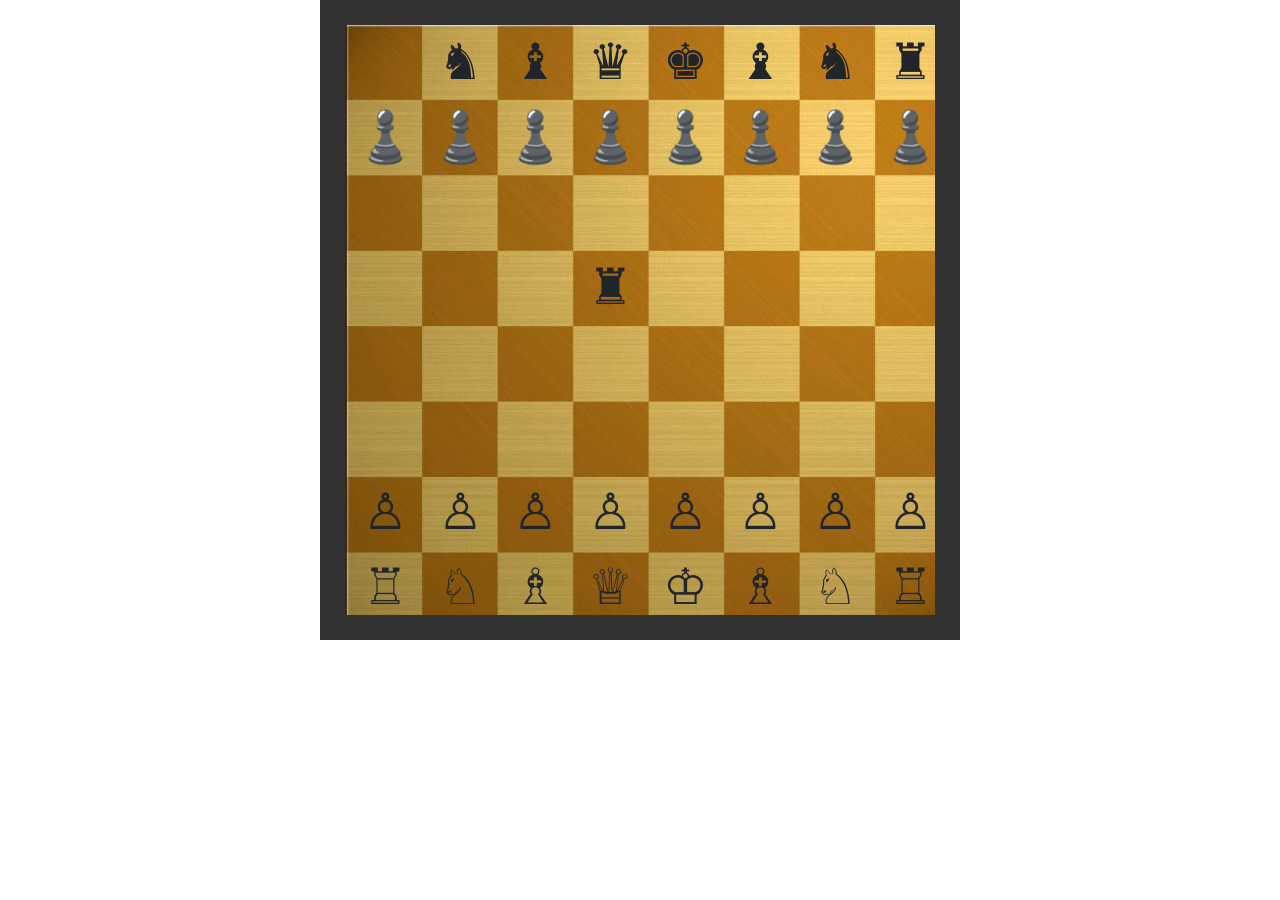
==== index.html @ cc0bddf2 "D" ====
<!DOCTYPE html>
<html lang="en">
<head>
    <meta charset="UTF-8">
    <meta name="viewport" content="width=device-width, initial-scale=1.0">
    <title>Document</title>
    <!-- Latest compiled and minified CSS -->
<link rel="stylesheet" href="https://maxcdn.bootstrapcdn.com/bootstrap/4.5.2/css/bootstrap.min.css">

<!-- jQuery library -->
<script src="https://ajax.googleapis.com/ajax/libs/jquery/3.5.1/jquery.min.js"></script>

<!-- Popper JS -->
<script src="https://cdnjs.cloudflare.com/ajax/libs/popper.js/1.16.0/umd/popper.min.js"></script>

<!-- Latest compiled JavaScript -->
<script src="https://maxcdn.bootstrapcdn.com/bootstrap/4.5.2/js/bootstrap.min.js"></script>


<link rel="stylesheet" href="index.css">
</head>
<body>
    
    <p class="chessboard box" id="box"></p>    

    <script>
       board="";
       brk =""; 
       cvar="black";
      for(let i=0;i<8;i++){
        brk="";
           for(let j=0;j<8;j++){
               if(cvar=="white"){cvar="black"}
               else {cvar="white"}

          brk+="<div id="+i+j+"></div>"
       }
       board+=brk;
       if(cvar=="white"){cvar="black"}
       else {cvar="white"}
    }
    document.getElementById('box').innerHTML=board;
    document.getElementById('33').innerHTML="<p class='inside' >&#9820</p>"
    document.getElementById('01').innerHTML="<p class='inside' >&#9822</p>"
    document.getElementById('02').innerHTML="<p class='inside' >&#9821</p>"
    document.getElementById('03').innerHTML="<p class='inside' >&#9819</p>"
    document.getElementById('04').innerHTML="<p class='inside' >&#9818</p>"
    document.getElementById('05').innerHTML="<p class='inside' >&#9821</p>"
    document.getElementById('06').innerHTML="<p class='inside' >&#9822</p>"
    document.getElementById('07').innerHTML="<p class='inside' >&#9820</p>"
    document.getElementById('10').innerHTML="<p class='inside' >&#9823</p>"
    document.getElementById('11').innerHTML="<p class='inside' >&#9823</p>"
    document.getElementById('12').innerHTML="<p class='inside' >&#9823</p>"
    document.getElementById('13').innerHTML="<p class='inside' >&#9823</p>"
    document.getElementById('14').innerHTML="<p class='inside' >&#9823</p>"
    document.getElementById('15').innerHTML="<p class='inside' >&#9823</p>"
    document.getElementById('16').innerHTML="<p class='inside' >&#9823</p>"
    document.getElementById('17').innerHTML="<p class='inside' >&#9823</p>"
    document.getElementById('60').innerHTML="<p class='inside' >&#9817</p>"
    document.getElementById('61').innerHTML="<p class='inside' >&#9817</p>"
    document.getElementById('62').innerHTML="<p class='inside' >&#9817</p>"
    document.getElementById('63').innerHTML="<p class='inside' >&#9817</p>"
    document.getElementById('64').innerHTML="<p class='inside' >&#9817</p>"
    document.getElementById('65').innerHTML="<p class='inside' >&#9817</p>"
    document.getElementById('66').innerHTML="<p class='inside' >&#9817</p>"
    document.getElementById('67').innerHTML="<p class='inside' >&#9817</p>"
    document.getElementById('70').innerHTML="<p class='inside' >&#9814</p>"
    document.getElementById('71').innerHTML="<p class='inside' >&#9816</p>"
    document.getElementById('72').innerHTML="<p class='inside' >&#9815</p>"
    document.getElementById('73').innerHTML="<p class='inside' >&#9813</p>"
    document.getElementById('74').innerHTML="<p class='inside' >&#9812</p>"
    document.getElementById('75').innerHTML="<p class='inside' >&#9815</p>"
    document.getElementById('76').innerHTML="<p class='inside' >&#9816</p>"
    document.getElementById('77').innerHTML="<p class='inside' >&#9814</p>"
</script>  

</body>
<script src="index.js"></script>
</html>
---- index.css ----
.box{
    background-image: url("chess.jpg");
    background-repeat: no-repeat;
    display:grid;
    grid-template-rows: repeat(8,75px);
    grid-template-columns: repeat(8,75px);
    height: 600px;
    width: 600px;
}
.inside{
    float: left;
    width: 80px;
    height: 80px;
      font-size:50px;
    text-align:center;
    
}

.chessboard {
    width: 640px;
    height: 640px;
    margin: auto;
    border: 25px solid #333;
}
.black {
    float: left;
    width: 80px;
    height: 80px;
    background-color: #999;
      font-size:50px;
    text-align:center;
    display: table-cell;
    vertical-align:middle;
}
.white {
    float: left;
    width: 80px;
    height: 80px;
    background-color: #fff;
    font-size:50px;
    text-align:center;
    display: table-cell;
    vertical-align:middle;
}

.col{
    width: 60px;
    height: 60px;
    border-radius: 50%;
    background-color: rgba(43, 170, 117,0.6);
    margin:auto;   
}
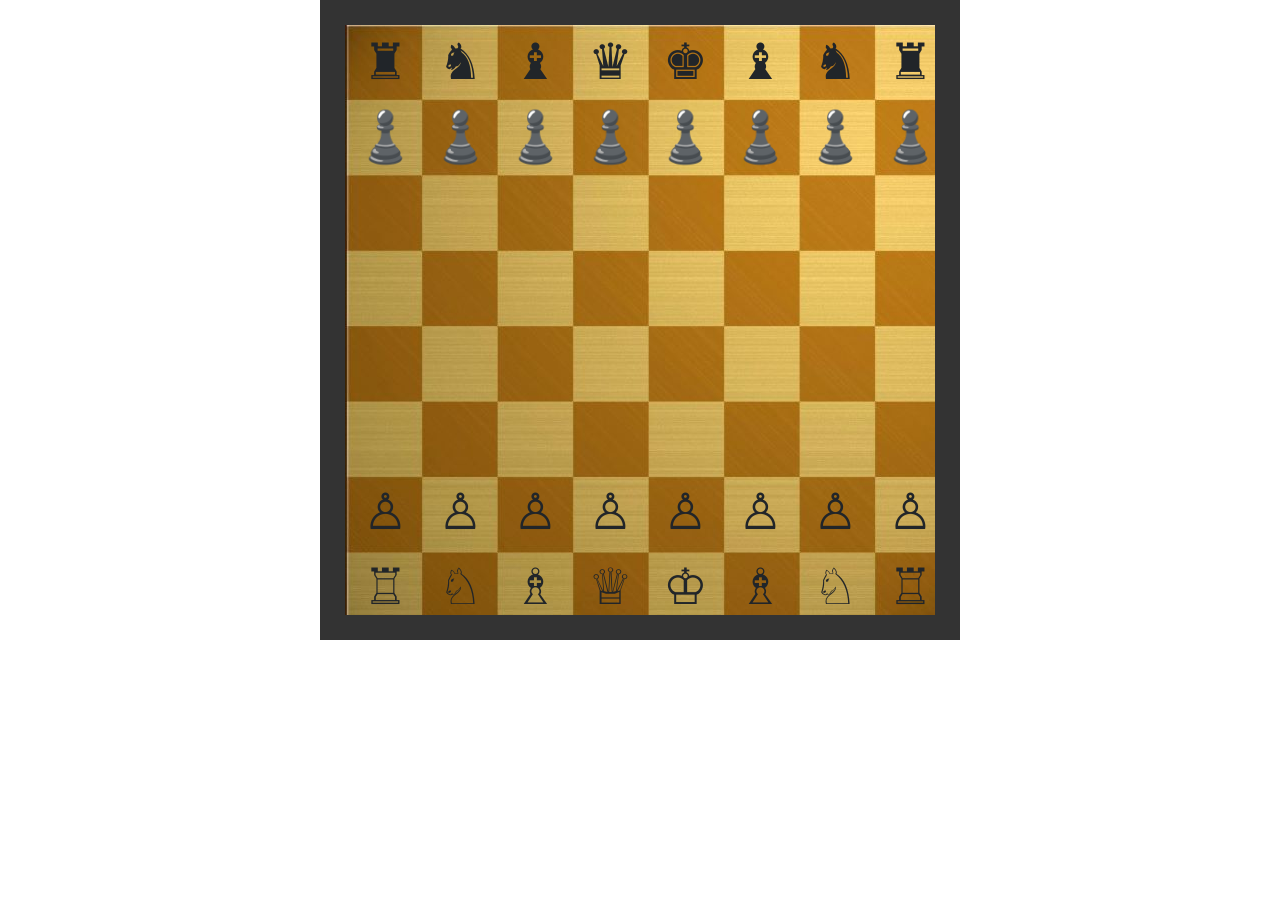
==== commit ee0da47e: "commited" ====
--- a/index.html
+++ b/index.html
@@ -40,7 +40,7 @@
        else {cvar="white"}
     }
     document.getElementById('box').innerHTML=board;
-    document.getElementById('33').innerHTML="<p class='inside' >&#9820</p>"
+    document.getElementById('00').innerHTML="<p class='inside' >&#9820</p>"
     document.getElementById('01').innerHTML="<p class='inside' >&#9822</p>"
     document.getElementById('02').innerHTML="<p class='inside' >&#9821</p>"
     document.getElementById('03').innerHTML="<p class='inside' >&#9819</p>"
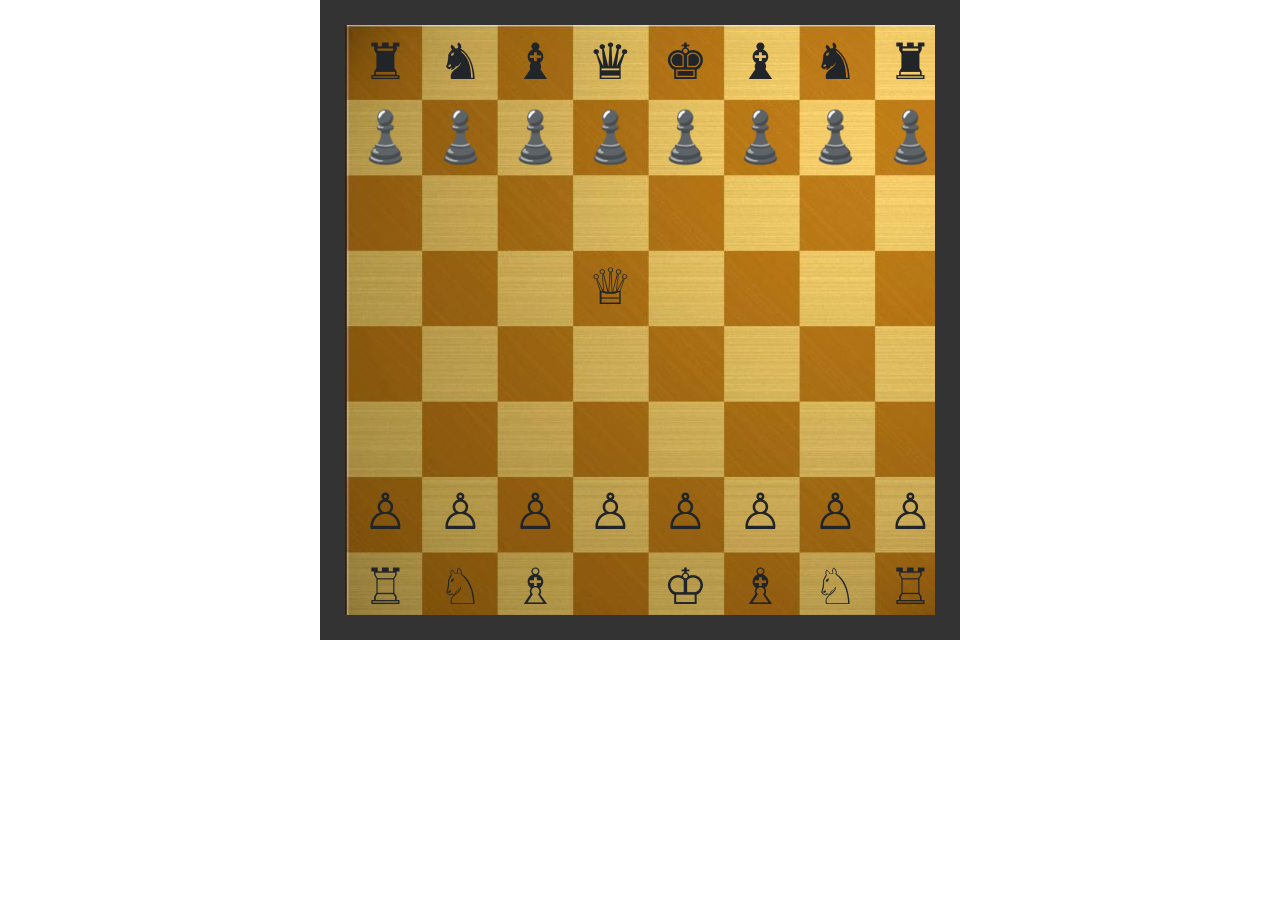
==== commit 2e0117b3: "commited" ====
--- a/index.html
+++ b/index.html
@@ -67,11 +67,28 @@
     document.getElementById('70').innerHTML="<p class='inside' >&#9814</p>"
     document.getElementById('71').innerHTML="<p class='inside' >&#9816</p>"
     document.getElementById('72').innerHTML="<p class='inside' >&#9815</p>"
-    document.getElementById('73').innerHTML="<p class='inside' >&#9813</p>"
+    document.getElementById('33').innerHTML="<p class='inside' >&#9813</p>"
     document.getElementById('74').innerHTML="<p class='inside' >&#9812</p>"
     document.getElementById('75').innerHTML="<p class='inside' >&#9815</p>"
     document.getElementById('76').innerHTML="<p class='inside' >&#9816</p>"
     document.getElementById('77').innerHTML="<p class='inside' >&#9814</p>"
+   
+    for(let i=0;i<2;i++)
+    {
+        for(let j=0;j<8;j++)
+        {
+            document.getElementById(i.toString()+j.toString()).classList.add("black");
+        }
+    }
+    for(let i=6;i<=7;i++)
+    {
+        for(let j=0;j<8;j++)
+        {
+            document.getElementById(i.toString()+j.toString()).classList.add("white");
+        }
+    }
+    
+
 </script>  
 
 </body>
--- a/index.css
+++ b/index.css
@@ -24,24 +24,10 @@
     border: 25px solid #333;
 }
 .black {
-    float: left;
-    width: 80px;
-    height: 80px;
-    background-color: #999;
-      font-size:50px;
-    text-align:center;
-    display: table-cell;
-    vertical-align:middle;
+
 }
 .white {
-    float: left;
-    width: 80px;
-    height: 80px;
-    background-color: #fff;
-    font-size:50px;
-    text-align:center;
-    display: table-cell;
-    vertical-align:middle;
+
 }
 
 .col{
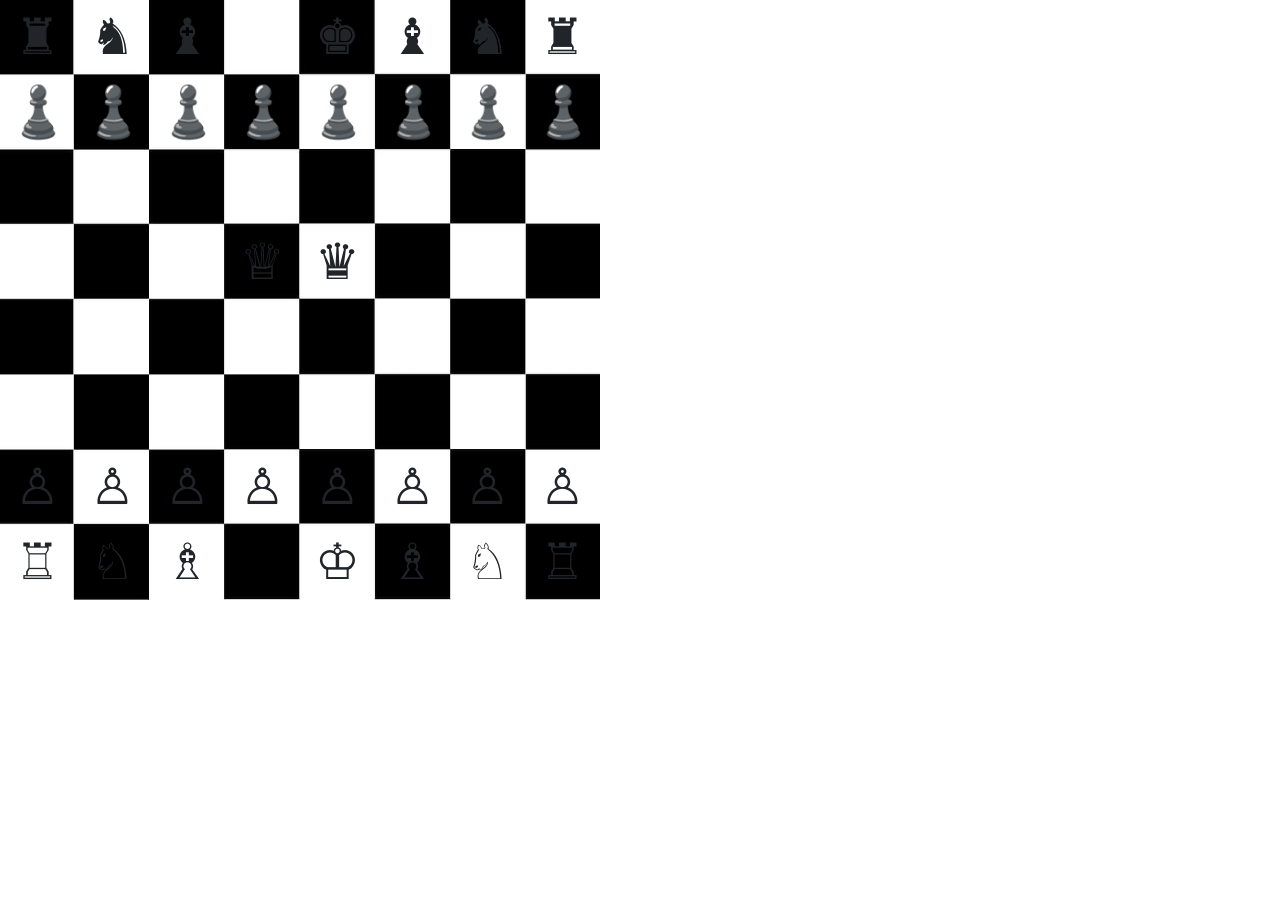
==== commit c470935f: "commited" ====
--- a/index.html
+++ b/index.html
@@ -43,7 +43,7 @@
     document.getElementById('00').innerHTML="<p class='inside' >&#9820</p>"
     document.getElementById('01').innerHTML="<p class='inside' >&#9822</p>"
     document.getElementById('02').innerHTML="<p class='inside' >&#9821</p>"
-    document.getElementById('03').innerHTML="<p class='inside' >&#9819</p>"
+    document.getElementById('34').innerHTML="<p class='inside' >&#9819</p>"
     document.getElementById('04').innerHTML="<p class='inside' >&#9818</p>"
     document.getElementById('05').innerHTML="<p class='inside' >&#9821</p>"
     document.getElementById('06').innerHTML="<p class='inside' >&#9822</p>"
@@ -88,6 +88,8 @@
         }
     }
     
+    document.getElementById("33").classList.add("white")
+    document.getElementById("34").classList.add("black")
 
 </script>  
 
--- a/index.css
+++ b/index.css
@@ -2,39 +2,19 @@
 .box{
     background-image: url("chess.jpg");
     background-repeat: no-repeat;
+    width:600px;
+    height: 600px;
     display:grid;
     grid-template-rows: repeat(8,75px);
     grid-template-columns: repeat(8,75px);
-    height: 600px;
-    width: 600px;
 }
 .inside{
-    float: left;
-    width: 80px;
-    height: 80px;
-      font-size:50px;
+    font-size:50px;
     text-align:center;
     
 }
 
-.chessboard {
-    width: 640px;
-    height: 640px;
-    margin: auto;
-    border: 25px solid #333;
-}
-.black {
-
-}
-.white {
-
-}
-
 .col{
-    width: 60px;
-    height: 60px;
     border-radius: 50%;
-    background-color: rgba(43, 170, 117,0.6);
-    margin:auto;   
-}
-
+    background-color: rgba(0, 255, 0.3,0.2);
+}
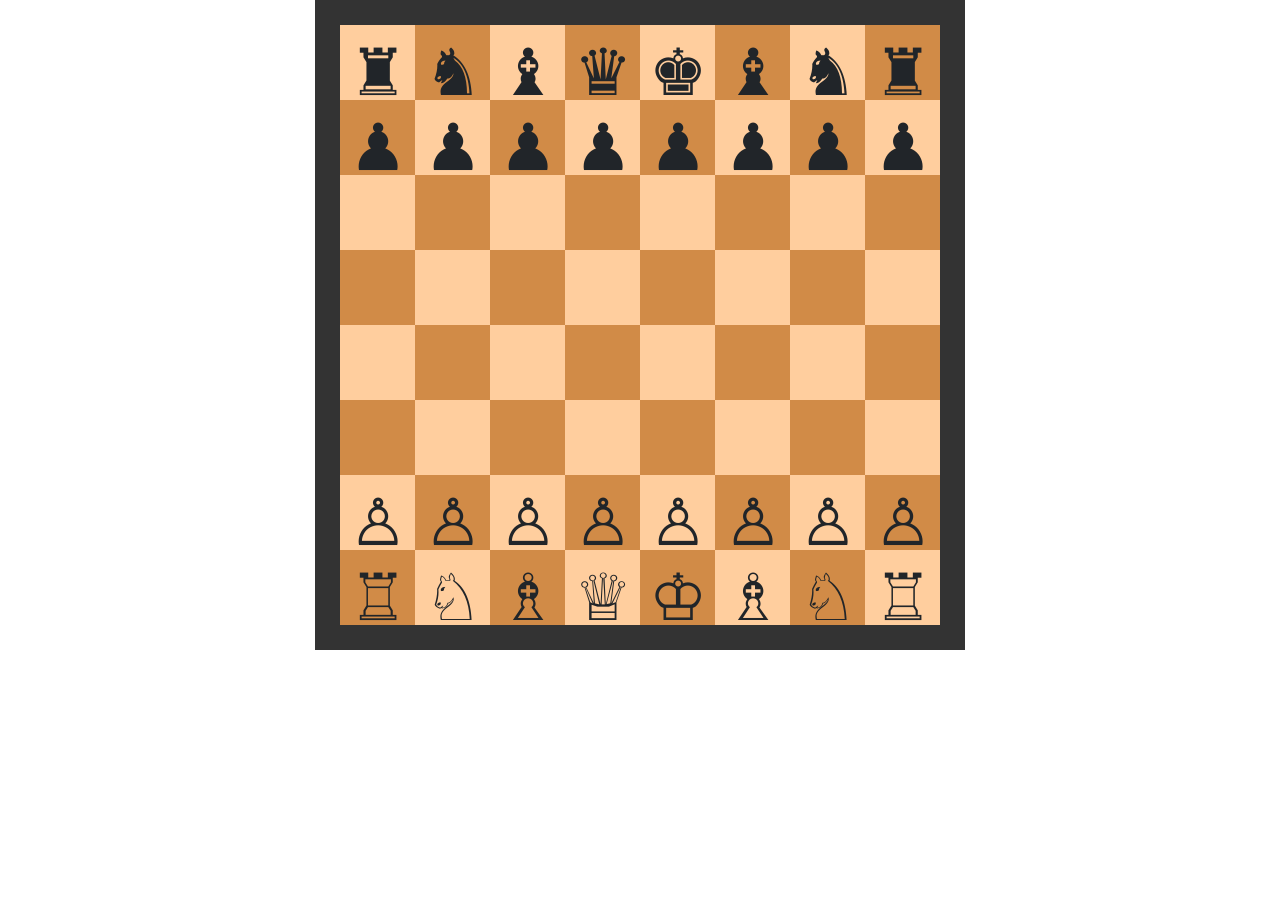
==== commit 2400c5f7: "commited" ====
--- a/index.html
+++ b/index.html
@@ -43,7 +43,7 @@
     document.getElementById('00').innerHTML="<p class='inside' >&#9820</p>"
     document.getElementById('01').innerHTML="<p class='inside' >&#9822</p>"
     document.getElementById('02').innerHTML="<p class='inside' >&#9821</p>"
-    document.getElementById('34').innerHTML="<p class='inside' >&#9819</p>"
+    document.getElementById('03').innerHTML="<p class='inside' >&#9819</p>"
     document.getElementById('04').innerHTML="<p class='inside' >&#9818</p>"
     document.getElementById('05').innerHTML="<p class='inside' >&#9821</p>"
     document.getElementById('06').innerHTML="<p class='inside' >&#9822</p>"
@@ -67,7 +67,7 @@
     document.getElementById('70').innerHTML="<p class='inside' >&#9814</p>"
     document.getElementById('71').innerHTML="<p class='inside' >&#9816</p>"
     document.getElementById('72').innerHTML="<p class='inside' >&#9815</p>"
-    document.getElementById('33').innerHTML="<p class='inside' >&#9813</p>"
+    document.getElementById('73').innerHTML="<p class='inside' >&#9813</p>"
     document.getElementById('74').innerHTML="<p class='inside' >&#9812</p>"
     document.getElementById('75').innerHTML="<p class='inside' >&#9815</p>"
     document.getElementById('76').innerHTML="<p class='inside' >&#9816</p>"
@@ -87,10 +87,6 @@
             document.getElementById(i.toString()+j.toString()).classList.add("white");
         }
     }
-    
-    document.getElementById("33").classList.add("white")
-    document.getElementById("34").classList.add("black")
-
 </script>  
 
 </body>
--- a/index.css
+++ b/index.css
@@ -1,6 +1,6 @@
 
 .box{
-    background-image: url("chess.jpg");
+    background-image: url("chess.svg");
     background-repeat: no-repeat;
     width:600px;
     height: 600px;
@@ -9,12 +9,15 @@
     grid-template-columns: repeat(8,75px);
 }
 .inside{
-    font-size:50px;
+    font-size:65px;
     text-align:center;
+    font-family: 'Times New Roman', Times, serif;
+
     
 }
+.chessboard {
+    width: 650px;
+    height: 650px;
+    margin: auto;
+    border: 25px solid #333;}
 
-.col{
-    border-radius: 50%;
-    background-color: rgba(0, 255, 0.3,0.2);
-}
